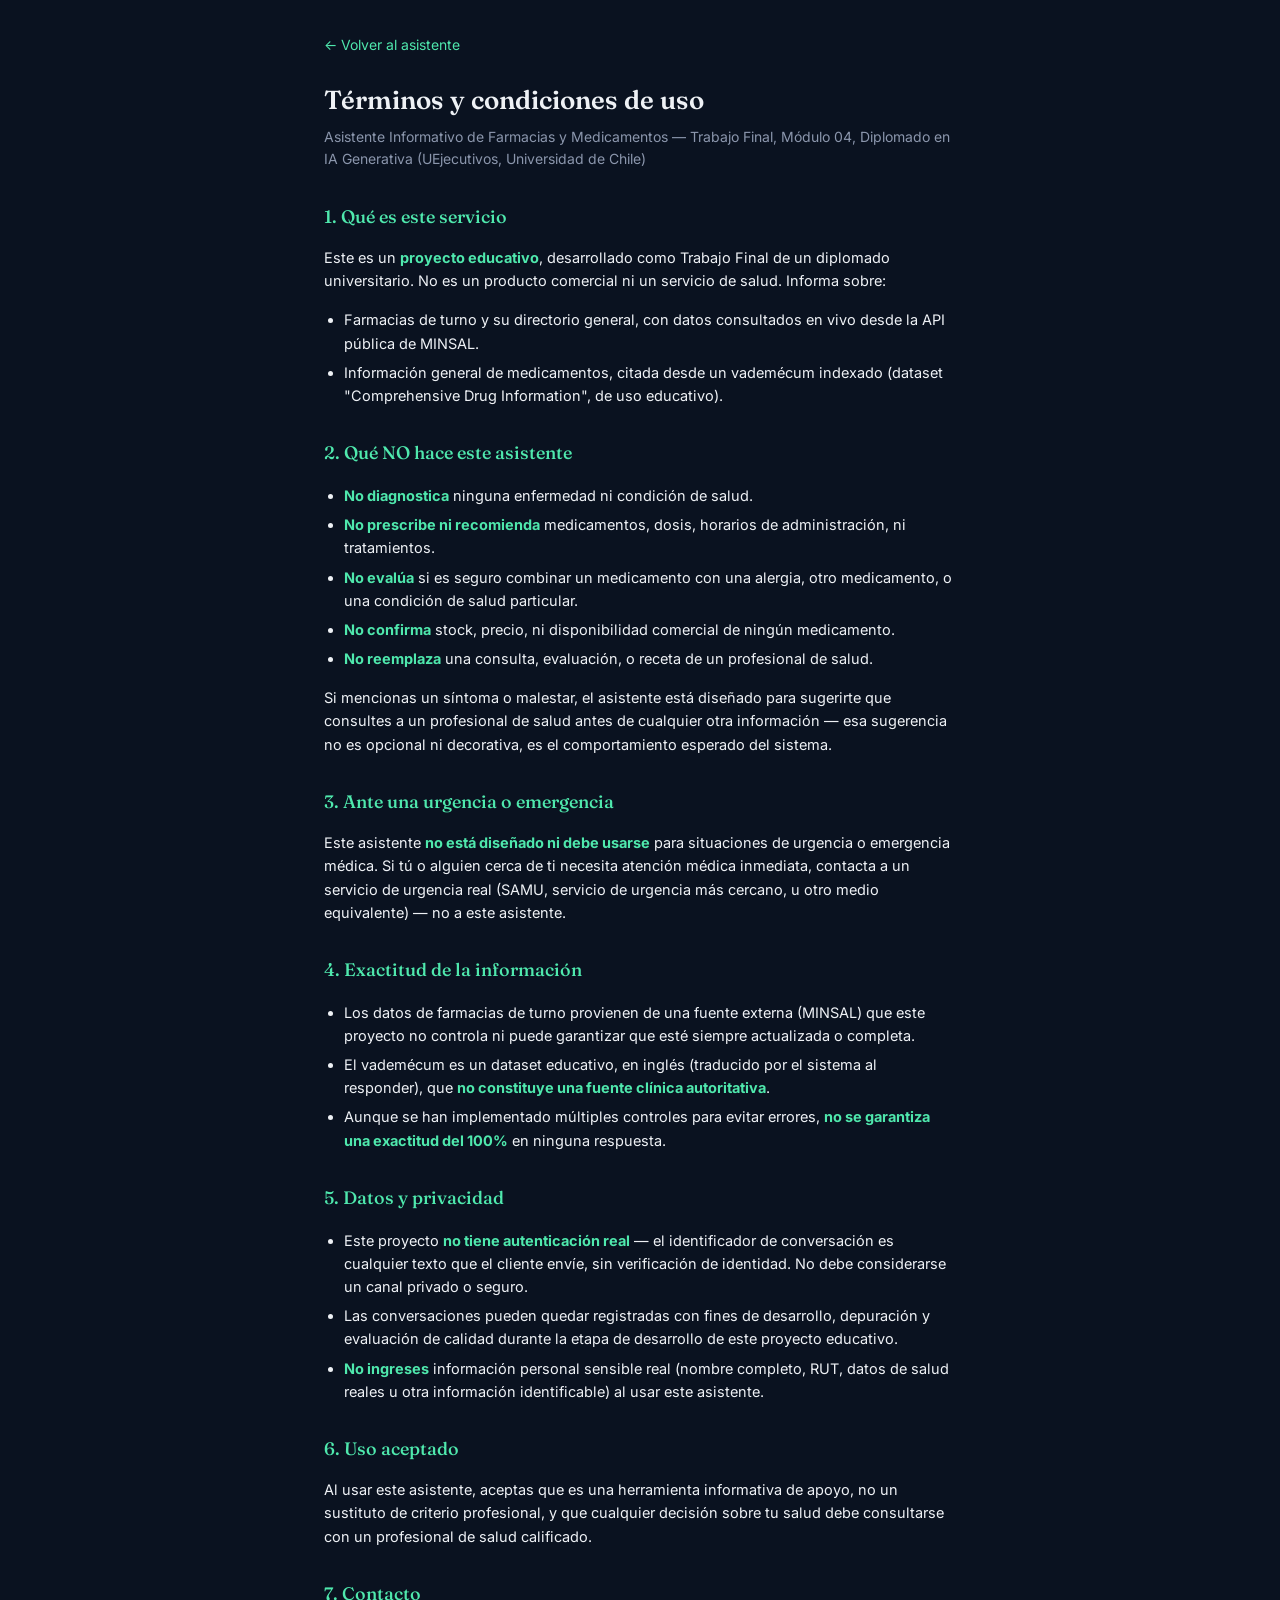
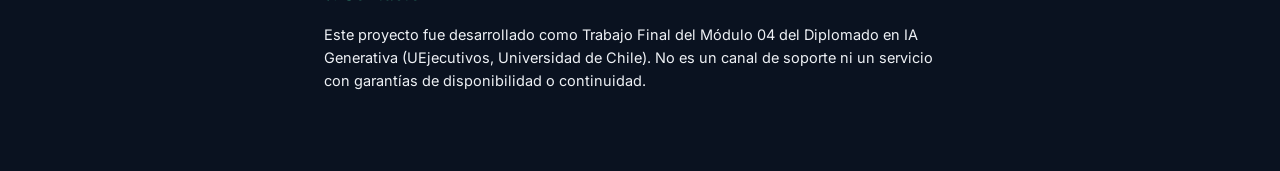
==== front/terminos.html @ 1d1dc28c "se agrega terminos y condiciones como documentación y html y proceso de revisión de trazas" ====
<!doctype html>
<html lang="es">
<head>
  <meta charset="utf-8" />
  <meta name="viewport" content="width=device-width, initial-scale=1" />
  <title>Términos y condiciones — Asistente de Farmacias y Medicamentos</title>

  <link rel="icon" type="image/svg+xml" href="assets/favicon.svg" />

  <link rel="preconnect" href="https://fonts.googleapis.com" />
  <link rel="preconnect" href="https://fonts.gstatic.com" crossorigin />
  <link
    href="https://fonts.googleapis.com/css2?family=Fraunces:opsz,wght@9..144,500;9..144,600&family=Inter:wght@400;500;600&family=JetBrains+Mono:wght@400;500&display=swap"
    rel="stylesheet"
  />
  <link rel="stylesheet" href="css/styles.css" />

  <style>
    /* Estilos propios de esta página, no del chat — se agregan aparte de
       styles.css para no mezclar el CSS del chat con el de este documento. */
    .legal-page {
      max-width: 680px;
      margin: 0 auto;
      padding: 32px 24px 64px;
      color: var(--text);
      font-family: "Inter", -apple-system, sans-serif;
      line-height: 1.6;
    }
    .legal-page a.back-link {
      display: inline-block;
      margin-bottom: 24px;
      color: var(--cross-glow);
      text-decoration: none;
      font-size: 14px;
    }
    .legal-page a.back-link:hover {
      text-decoration: underline;
    }
    .legal-page h1 {
      font-family: "Fraunces", serif;
      font-size: 26px;
      font-weight: 600;
      margin: 0 0 4px;
    }
    .legal-page .subtitle {
      color: var(--text-muted);
      font-size: 14px;
      margin: 0 0 32px;
    }
    .legal-page h2 {
      font-family: "Fraunces", serif;
      font-size: 18px;
      font-weight: 500;
      margin: 32px 0 12px;
      color: var(--cross-glow);
    }
    .legal-page p,
    .legal-page li {
      font-size: 14.5px;
      color: var(--text);
    }
    .legal-page ul {
      padding-left: 20px;
    }
    .legal-page li {
      margin-bottom: 6px;
    }
    .legal-page strong {
      color: var(--cross-glow);
    }
  </style>
</head>
<body>

  <div class="legal-page">
    <a class="back-link" href="index.html">← Volver al asistente</a>

    <h1>Términos y condiciones de uso</h1>
    <p class="subtitle">Asistente Informativo de Farmacias y Medicamentos — Trabajo Final, Módulo 04, Diplomado en IA Generativa (UEjecutivos, Universidad de Chile)</p>

    <h2>1. Qué es este servicio</h2>
    <p>Este es un <strong>proyecto educativo</strong>, desarrollado como Trabajo Final de un diplomado universitario. No es un producto comercial ni un servicio de salud. Informa sobre:</p>
    <ul>
      <li>Farmacias de turno y su directorio general, con datos consultados en vivo desde la API pública de MINSAL.</li>
      <li>Información general de medicamentos, citada desde un vademécum indexado (dataset "Comprehensive Drug Information", de uso educativo).</li>
    </ul>

    <h2>2. Qué NO hace este asistente</h2>
    <ul>
      <li><strong>No diagnostica</strong> ninguna enfermedad ni condición de salud.</li>
      <li><strong>No prescribe ni recomienda</strong> medicamentos, dosis, horarios de administración, ni tratamientos.</li>
      <li><strong>No evalúa</strong> si es seguro combinar un medicamento con una alergia, otro medicamento, o una condición de salud particular.</li>
      <li><strong>No confirma</strong> stock, precio, ni disponibilidad comercial de ningún medicamento.</li>
      <li><strong>No reemplaza</strong> una consulta, evaluación, o receta de un profesional de salud.</li>
    </ul>
    <p>Si mencionas un síntoma o malestar, el asistente está diseñado para sugerirte que consultes a un profesional de salud antes de cualquier otra información — esa sugerencia no es opcional ni decorativa, es el comportamiento esperado del sistema.</p>

    <h2>3. Ante una urgencia o emergencia</h2>
    <p>Este asistente <strong>no está diseñado ni debe usarse</strong> para situaciones de urgencia o emergencia médica. Si tú o alguien cerca de ti necesita atención médica inmediata, contacta a un servicio de urgencia real (SAMU, servicio de urgencia más cercano, u otro medio equivalente) — no a este asistente.</p>

    <h2>4. Exactitud de la información</h2>
    <ul>
      <li>Los datos de farmacias de turno provienen de una fuente externa (MINSAL) que este proyecto no controla ni puede garantizar que esté siempre actualizada o completa.</li>
      <li>El vademécum es un dataset educativo, en inglés (traducido por el sistema al responder), que <strong>no constituye una fuente clínica autoritativa</strong>.</li>
      <li>Aunque se han implementado múltiples controles para evitar errores, <strong>no se garantiza una exactitud del 100%</strong> en ninguna respuesta.</li>
    </ul>

    <h2>5. Datos y privacidad</h2>
    <ul>
      <li>Este proyecto <strong>no tiene autenticación real</strong> — el identificador de conversación es cualquier texto que el cliente envíe, sin verificación de identidad. No debe considerarse un canal privado o seguro.</li>
      <li>Las conversaciones pueden quedar registradas con fines de desarrollo, depuración y evaluación de calidad durante la etapa de desarrollo de este proyecto educativo.</li>
      <li><strong>No ingreses</strong> información personal sensible real (nombre completo, RUT, datos de salud reales u otra información identificable) al usar este asistente.</li>
    </ul>

    <h2>6. Uso aceptado</h2>
    <p>Al usar este asistente, aceptas que es una herramienta informativa de apoyo, no un sustituto de criterio profesional, y que cualquier decisión sobre tu salud debe consultarse con un profesional de salud calificado.</p>

    <h2>7. Contacto</h2>
    <p>Este proyecto fue desarrollado como Trabajo Final del Módulo 04 del Diplomado en IA Generativa (UEjecutivos, Universidad de Chile). No es un canal de soporte ni un servicio con garantías de disponibilidad o continuidad.</p>
  </div>

</body>
</html>
---- front/css/styles.css ----
/* ============================================================
   asistente-farmacias — front conversacional
   Tema: "farmacia de turno de noche" — fondo oscuro + acento
   verde de cruz de farmacia (elemento distintivo del dominio).
   ============================================================ */

:root {
  --bg: #0a1220;
  --surface: #0f1c30;
  --surface-hi: #16233c;
  --border: #223050;
  --text: #eef1f5;
  --text-muted: #8b96ac;
  --cross: #17c988;
  --cross-glow: #4fe8ad;
  --user-bubble: #1c3a55;
  --danger: #e06a5f;
  --radius: 14px;
}

* {
  box-sizing: border-box;
}

html,
body {
  margin: 0;
  height: 100%;
  background: var(--bg);
  color: var(--text);
  font-family: "Inter", -apple-system, sans-serif;
}

body {
  display: flex;
  flex-direction: column;
  align-items: center;
}

/* ---------- Header ---------- */

.app-header {
  width: 100%;
  max-width: 720px;
  padding: 22px 20px 16px;
  display: flex;
  align-items: center;
  gap: 14px;
  border-bottom: 1px solid var(--border);
}

.cross-badge {
  position: relative;
  width: 42px;
  height: 42px;
  flex-shrink: 0;
}

.cross-badge svg {
  width: 100%;
  height: 100%;
}

.cross-badge .glow {
  position: absolute;
  inset: -8px;
  border-radius: 50%;
  background: radial-gradient(circle, var(--cross-glow) 0%, transparent 70%);
  opacity: 0.35;
  animation: pulse 3.2s ease-in-out infinite;
}

@media (prefers-reduced-motion: reduce) {
  .cross-badge .glow {
    animation: none;
  }
}

@keyframes pulse {
  0%,
  100% {
    opacity: 0.25;
    transform: scale(0.96);
  }
  50% {
    opacity: 0.5;
    transform: scale(1.05);
  }
}

.app-header h1 {
  font-family: "Fraunces", serif;
  font-size: 20px;
  font-weight: 600;
  margin: 0;
  letter-spacing: 0.2px;
}

.app-header p {
  margin: 2px 0 0;
  font-size: 13px;
  color: var(--text-muted);
}

/* ---------- Barra de estado / configuración ---------- */

.status-bar {
  width: 100%;
  max-width: 720px;
  padding: 10px 20px;
  display: flex;
  align-items: center;
  justify-content: space-between;
  gap: 10px;
  font-size: 12px;
  color: var(--text-muted);
  border-bottom: 1px solid var(--border);
}

.status-bar input {
  background: var(--surface);
  border: 1px solid var(--border);
  color: var(--text);
  border-radius: 8px;
  padding: 5px 9px;
  font-family: "JetBrains Mono", monospace;
  font-size: 11px;
  width: 210px;
}

.status-dot {
  width: 7px;
  height: 7px;
  border-radius: 50%;
  display: inline-block;
  margin-right: 6px;
  background: var(--text-muted);
}

.status-dot.is-ok {
  background: var(--cross);
}

.status-dot.is-error {
  background: var(--danger);
}

/* ---------- Chat ---------- */

.chat-log {
  flex: 1;
  width: 100%;
  max-width: 720px;
  padding: 20px;
  overflow-y: auto;
  display: flex;
  flex-direction: column;
  gap: 14px;
}

.empty-state {
  margin: auto;
  text-align: center;
  color: var(--text-muted);
  max-width: 420px;
}

.empty-state h2 {
  font-family: "Fraunces", serif;
  color: var(--text);
  font-weight: 500;
  font-size: 17px;
  margin-bottom: 6px;
}

.chips {
  display: flex;
  flex-wrap: wrap;
  gap: 8px;
  justify-content: center;
  margin-top: 16px;
}

.chip {
  background: var(--surface);
  border: 1px solid var(--border);
  color: var(--text);
  border-radius: 999px;
  padding: 7px 13px;
  font-size: 12.5px;
  cursor: pointer;
  transition:
    border-color 0.15s,
    background 0.15s;
}

.chip:hover {
  border-color: var(--cross);
  background: var(--surface-hi);
}

.chip:focus-visible {
  outline: 2px solid var(--cross);
  outline-offset: 2px;
}

.msg {
  max-width: 84%;
  padding: 11px 15px;
  border-radius: var(--radius);
  line-height: 1.5;
  font-size: 14.5px;
  white-space: pre-wrap;
}

.msg--user {
  align-self: flex-end;
  background: var(--user-bubble);
  border-bottom-right-radius: 4px;
}

.msg--assistant {
  align-self: flex-start;
  background: var(--surface);
  border: 1px solid var(--border);
  border-bottom-left-radius: 4px;
}

.msg--assistant.is-blocked {
  border-color: var(--cross);
}

.msg--error {
  align-self: flex-start;
  background: rgba(224, 106, 95, 0.12);
  border: 1px solid var(--danger);
  color: #f5c9c4;
}

.typing-indicator {
  align-self: flex-start;
  display: flex;
  gap: 4px;
  padding: 12px 15px;
  background: var(--surface);
  border: 1px solid var(--border);
  border-radius: var(--radius);
  border-bottom-left-radius: 4px;
}

.typing-indicator span {
  width: 6px;
  height: 6px;
  border-radius: 50%;
  background: var(--text-muted);
  animation: bounce 1.1s infinite ease-in-out;
}

.typing-indicator span:nth-child(2) {
  animation-delay: 0.15s;
}

.typing-indicator span:nth-child(3) {
  animation-delay: 0.3s;
}

@keyframes bounce {
  0%,
  60%,
  100% {
    transform: translateY(0);
    opacity: 0.5;
  }
  30% {
    transform: translateY(-4px);
    opacity: 1;
  }
}

/* ---------- Formulario de entrada ---------- */

.chat-form {
  width: 100%;
  max-width: 720px;
  padding: 14px 20px 20px;
  display: flex;
  gap: 10px;
  border-top: 1px solid var(--border);
}

.chat-form textarea {
  flex: 1;
  resize: none;
  background: var(--surface);
  border: 1px solid var(--border);
  color: var(--text);
  border-radius: var(--radius);
  padding: 12px 14px;
  font-family: inherit;
  font-size: 14.5px;
  line-height: 1.4;
  max-height: 120px;
}

.chat-form textarea:focus-visible {
  outline: 2px solid var(--cross);
  outline-offset: 1px;
}

.chat-form textarea::placeholder {
  color: var(--text-muted);
}

.send-button {
  background: var(--cross);
  color: #06231a;
  border: none;
  border-radius: var(--radius);
  padding: 0 20px;
  font-weight: 600;
  font-size: 14px;
  cursor: pointer;
  transition: background 0.15s;
}

.send-button:hover {
  background: var(--cross-glow);
}

.send-button:disabled {
  opacity: 0.4;
  cursor: not-allowed;
}

.send-button:focus-visible {
  outline: 2px solid var(--text);
  outline-offset: 2px;
}

.disclaimer {
  width: 100%;
  max-width: 720px;
  padding: 0 20px 14px;
  font-size: 11px;
  color: var(--text-muted);
  text-align: center;
}
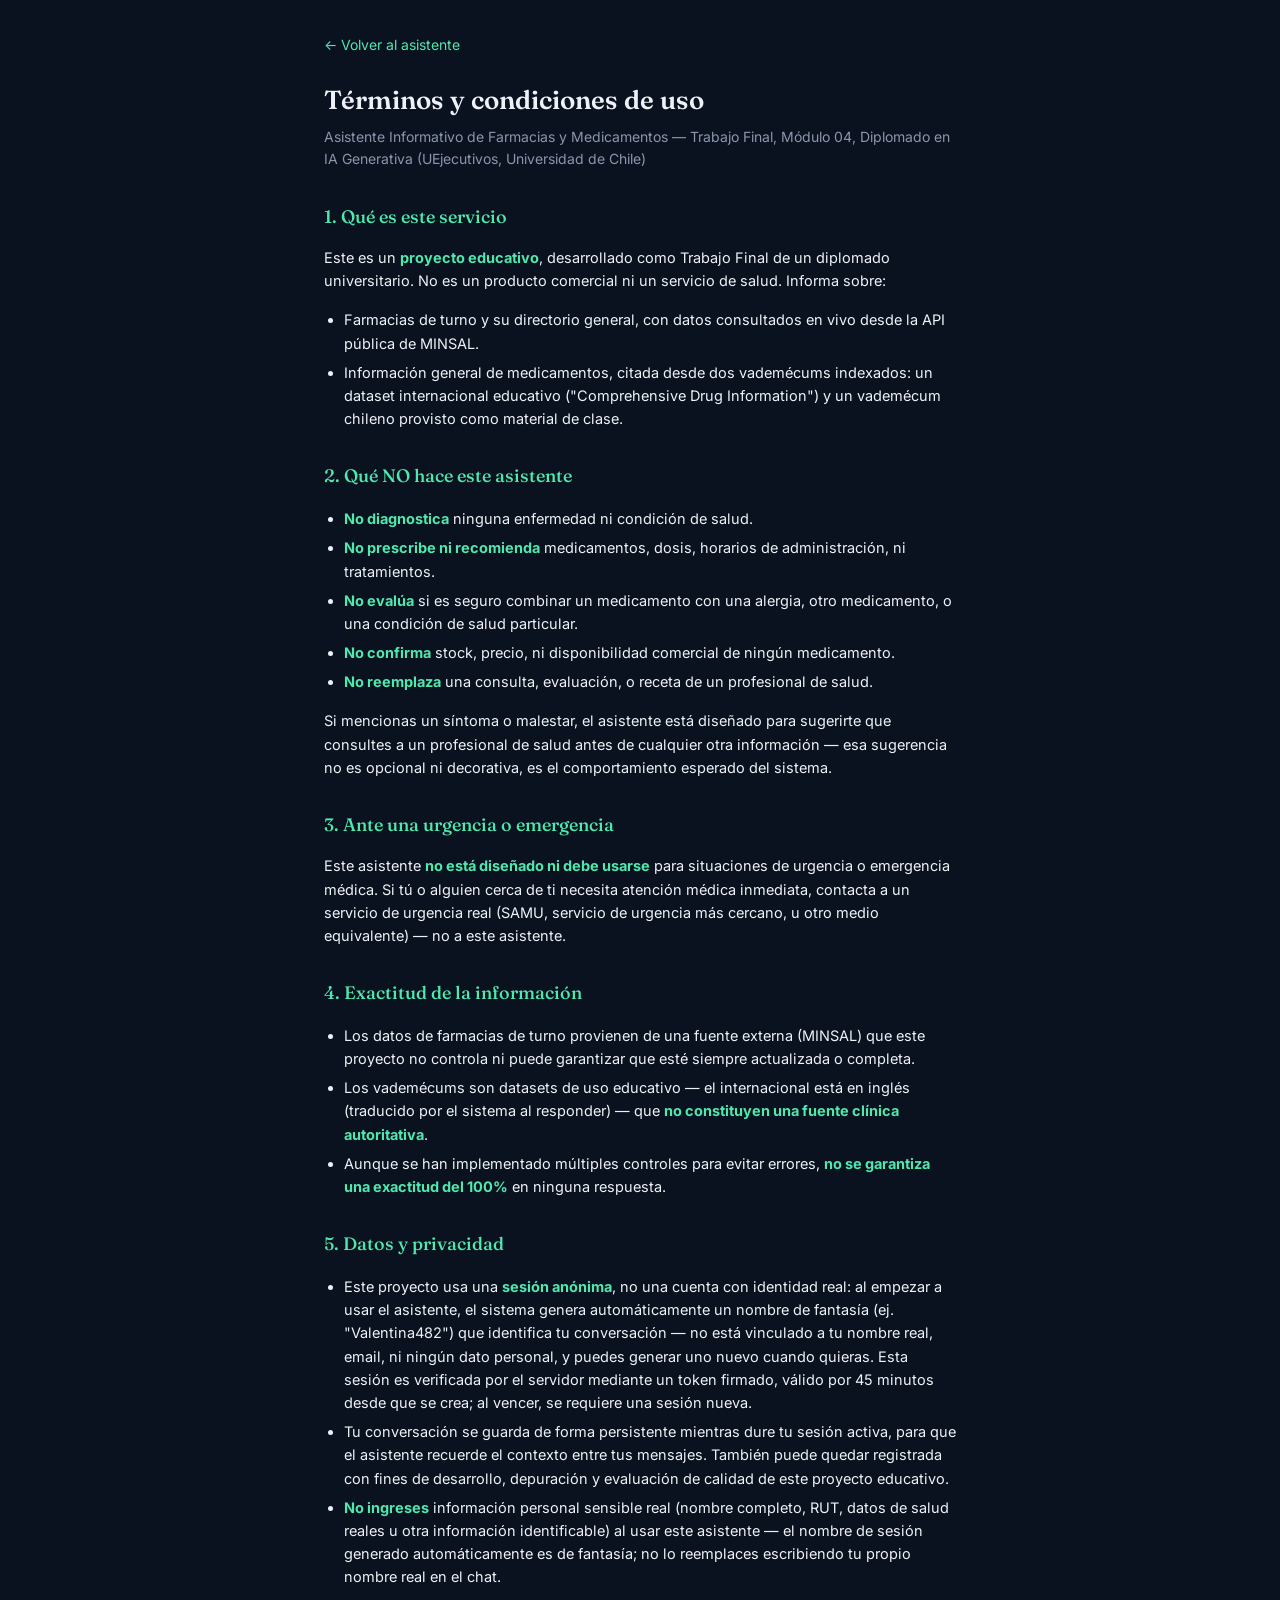
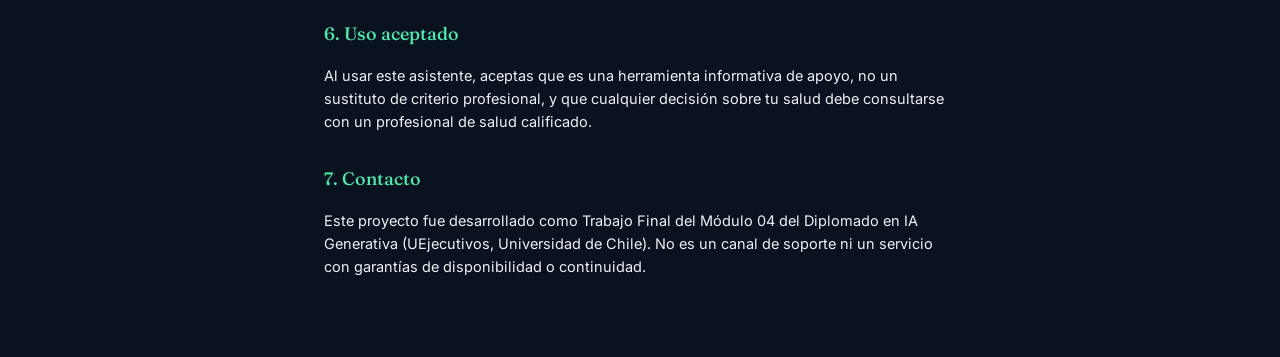
==== commit e1cc9616: "actualizacion de documentacion" ====
--- a/front/terminos.html
+++ b/front/terminos.html
@@ -82,7 +82,7 @@
     <p>Este es un <strong>proyecto educativo</strong>, desarrollado como Trabajo Final de un diplomado universitario. No es un producto comercial ni un servicio de salud. Informa sobre:</p>
     <ul>
       <li>Farmacias de turno y su directorio general, con datos consultados en vivo desde la API pública de MINSAL.</li>
-      <li>Información general de medicamentos, citada desde un vademécum indexado (dataset "Comprehensive Drug Information", de uso educativo).</li>
+      <li>Información general de medicamentos, citada desde dos vademécums indexados: un dataset internacional educativo ("Comprehensive Drug Information") y un vademécum chileno provisto como material de clase.</li>
     </ul>
 
     <h2>2. Qué NO hace este asistente</h2>
@@ -101,15 +101,15 @@
     <h2>4. Exactitud de la información</h2>
     <ul>
       <li>Los datos de farmacias de turno provienen de una fuente externa (MINSAL) que este proyecto no controla ni puede garantizar que esté siempre actualizada o completa.</li>
-      <li>El vademécum es un dataset educativo, en inglés (traducido por el sistema al responder), que <strong>no constituye una fuente clínica autoritativa</strong>.</li>
+      <li>Los vademécums son datasets de uso educativo — el internacional está en inglés (traducido por el sistema al responder) — que <strong>no constituyen una fuente clínica autoritativa</strong>.</li>
       <li>Aunque se han implementado múltiples controles para evitar errores, <strong>no se garantiza una exactitud del 100%</strong> en ninguna respuesta.</li>
     </ul>
 
     <h2>5. Datos y privacidad</h2>
     <ul>
-      <li>Este proyecto <strong>no tiene autenticación real</strong> — el identificador de conversación es cualquier texto que el cliente envíe, sin verificación de identidad. No debe considerarse un canal privado o seguro.</li>
-      <li>Las conversaciones pueden quedar registradas con fines de desarrollo, depuración y evaluación de calidad durante la etapa de desarrollo de este proyecto educativo.</li>
-      <li><strong>No ingreses</strong> información personal sensible real (nombre completo, RUT, datos de salud reales u otra información identificable) al usar este asistente.</li>
+      <li>Este proyecto usa una <strong>sesión anónima</strong>, no una cuenta con identidad real: al empezar a usar el asistente, el sistema genera automáticamente un nombre de fantasía (ej. "Valentina482") que identifica tu conversación — no está vinculado a tu nombre real, email, ni ningún dato personal, y puedes generar uno nuevo cuando quieras. Esta sesión es verificada por el servidor mediante un token firmado, válido por 45 minutos desde que se crea; al vencer, se requiere una sesión nueva.</li>
+      <li>Tu conversación se guarda de forma persistente mientras dure tu sesión activa, para que el asistente recuerde el contexto entre tus mensajes. También puede quedar registrada con fines de desarrollo, depuración y evaluación de calidad de este proyecto educativo.</li>
+      <li><strong>No ingreses</strong> información personal sensible real (nombre completo, RUT, datos de salud reales u otra información identificable) al usar este asistente — el nombre de sesión generado automáticamente es de fantasía; no lo reemplaces escribiendo tu propio nombre real en el chat.</li>
     </ul>
 
     <h2>6. Uso aceptado</h2>
